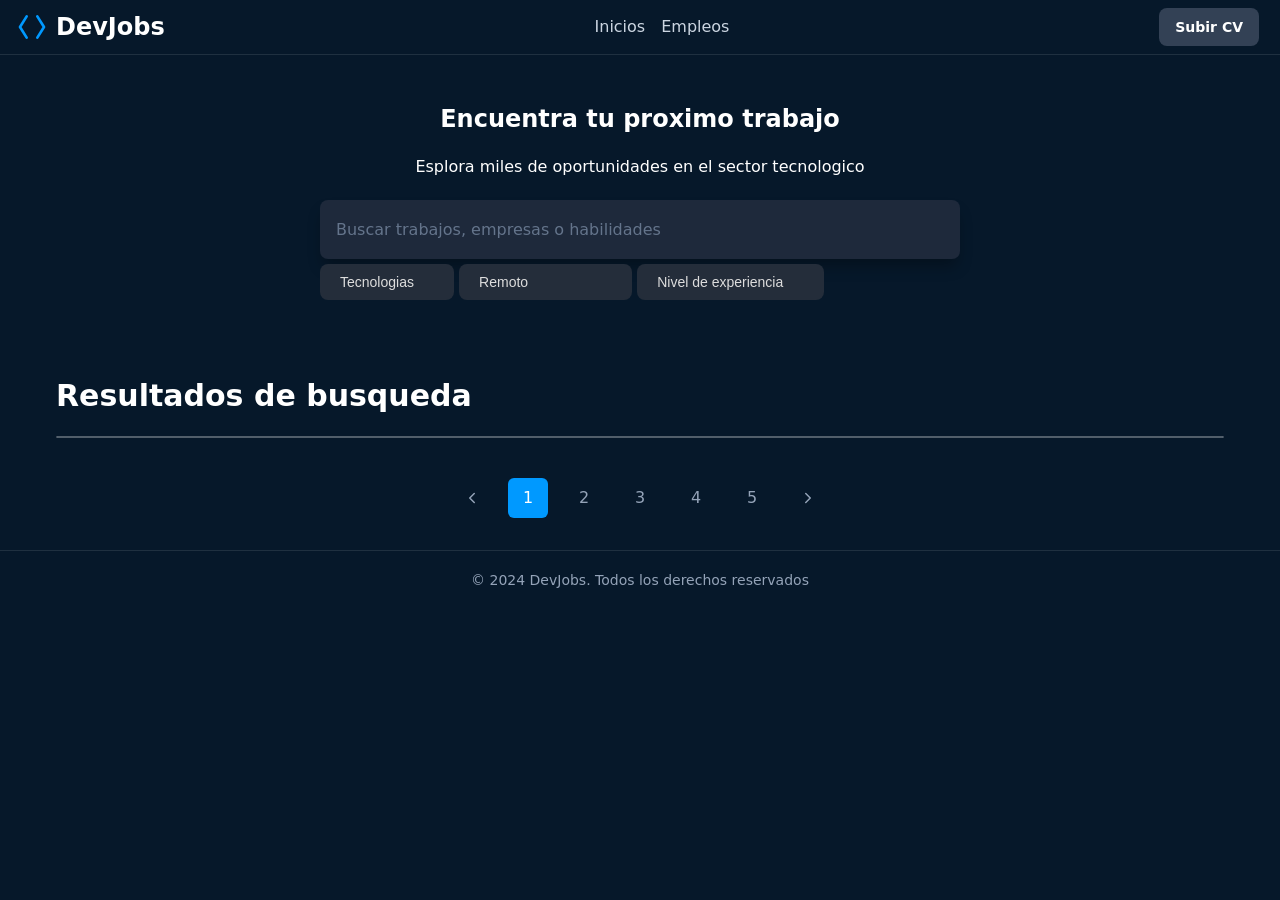
==== HTML/empleo.html @ 7ca11f96 "Add files via upload" ====
<!DOCTYPE html>
<html lang="en">
<head>
    <meta charset="UTF-8">
    <meta name="description" content="Encuentra las mejores ofertas de trabajo para desarrolladores de software">
    <title>DevsJobs - Inicio</title>
    <link rel="stylesheet" href="style.css">
    <script type="module" src="/01-JavaScript/main.js"></script>
</head>
</head>
<body>
    <header>
        <h1>
            <svg xmlns="http://www.w3.org/2000/svg" width="24" height="24" viewBox="0 0 24 24" fill="none" stroke="currentColor" stroke-width="2" stroke-linecap="round" stroke-linejoin="round" class="icon icon-tabler icons-tabler-outline icon-tabler-brackets-angle">
                <path stroke="none" d="M0 0h24v24H0z" fill="none" />
                <path d="M8 4l-5 8l5 8" />
                <path d="M16 4l5 8l-5 8" />
            </svg>DevJobs
        </h1>
        <nav>
            <a href="index.html">Inicios</a>
            <a href="empleo.html">Empleos</a>
        </nav>
        <div class="content">
            <a href="">Subir CV</a>
            <devjobs-avatar
                service="github"
                username="anabel1214"
                size="32"
            ></devjobs-avatar>
        </div>
    </header>
    <main>
        <section class="section1">
            <h1>Encuentra tu proximo trabajo</h1>
            <p>Esplora miles de oportunidades en el sector tecnologico</p>
            <form>
                <div>
                    <input id="empleos" placeholder="Buscar trabajos, empresas o habilidades" type="text">
                </div>
                <select name="Tecnologias" id="filter-tecnologias">
                    <option value="Tecnologias">Tecnologias</option>  
                    <option value="JavaScript">JavaScript</option>
                    <option value="HTML">HTML</option>
                    <option value="CSS">CSS</option>
                </select>
                <select name="Location" id="filter-location">
                    <option value="remoto">Remoto</option>
                    <option value="cdmx">Ciudad de Mexico</option>
                    <option value="guadalajara">Guadalajara</option>
                    <option value="monterrey">Monterrey</option>
                    <option value="barcelona">Barcelona</option>
                </select>
                <select name="Nivel de experiencia" id="filter-experiencia">
                    <option value="Nivel de Experiencia">Nivel de experiencia</option>
                    <option value="Junior">Junior</option>
                    <option value="Mid-level">Mid-level</option>
                    <option value="Senior">Senior</option>
                    <option value="Lead">Lead</option>
                </select>
            </form>
            <span id="filter-selected-value"></span>
        </section>
        <section class="section3">
            <h2>Resultados de busqueda</h2>
            <div class="job-listings">
                
            </div>
        </section>
        <section class="pagination">
            <nav>
                <a href="#">
                    <svg xmlns="http://www.w3.org/2000/svg" width="18" height="18" viewBox="0 0 24 24" fill="none" stroke="currentColor" stroke-width="2" stroke-linecap="round" stroke-linejoin="round" class="icon icon-tabler icons-tabler-outline icon-tabler-chevron-left">
                        <path stroke="none" d="M0 0h24v24H0z" fill="none" />
                        <path d="M15 6l-6 6l6 6" />
                    </svg>
                </a>
                <a class="is-active" href="#">1</a>
                <a href="#">2</a>
                <a href="#">3</a>
                <a href="#">4</a>
                <a href="#">5</a>
                <a href="#">
                    <svg xmlns="http://www.w3.org/2000/svg" width="18" height="18" viewBox="0 0 24 24" fill="none" stroke="currentColor" stroke-width="2" stroke-linecap="round" stroke-linejoin="round" class="icon icon-tabler icons-tabler-outline icon-tabler-chevron-right">
                        <path stroke="none" d="M0 0h24v24H0z" fill="none" />
                        <path d="M9 6l6 6l-6 6" />
                    </svg>
                </a>
            </nav>
        </section>
    </main>
</body>
<footer>
    <small>
        &copy; 2024 DevJobs. Todos los derechos reservados
    </small>
</footer>
---- HTML/style.css ----
* {
  margin: 0;
  padding: 0;
  box-sizing: border-box;
}

/*Variables*/
:root {
  --primary: #3b4550;
  --primary-dark: #0a3d66;
  --primary-hover: #0d5ba8;
  --primary-light: #09f;
  --background: #06182a;
  --text-primary: #ffffff;
  --text-secondary: #cbd5e1;
  --text-muted: #94a3b8;
  --border: rgba(255, 255, 255, 0.1);
  --card-bg: #1e293b;
  --shadow: rgba(0, 0, 0, 0.3);
  --input-bg: #1e293b;
  --hsla-example: hsla(210, 100%, 56%, 1);
}

@font-face {
  font-family: 'Inter Variable';
  font-style: normal;
  font-display: swap;
  font-weight: 100 900;
  src: url(https://cdn.jsdelivr.net/fontsource/fonts/inter:vf@latest/latin-wght-normal.woff2) format('woff2-variations');
  unicode-range: U+0000-00FF,U+0131,U+0152-0153,U+02BB-02BC,U+02C6,U+02DA,U+02DC,U+0304,U+0308,U+0329,U+2000-206F,U+20AC,U+2122,U+2191,U+2193,U+2212,U+2215,U+FEFF,U+FFFD;
}

body {
  font-family: system-ui;
  background-color: var(--background);
  color: var(--text-primary);
  min-height: 100vh;
  display: flex;
  flex-direction: column;
  line-height: 1.6;
}

/* Títulos principales */
h1 {
  font-size: 1.5rem;
  line-height: 1.2;
  text-wrap: balance;
  display: flex;
  align-items: center;
  gap: 0.5rem;

  svg {
    width: 2rem;
    height: 2rem;
    color: var(--primary-light);
  }
}

h1 + p {
  text-wrap: balance;
  margin-bottom: 2rem
}

/* Header */
header {
  border-bottom: 1px solid var(--border);
  background: var(--background);
  padding: .5rem 1rem;
  display: flex;
  align-items: center;
  justify-content: space-between;
  gap: 2rem;

  h2 {
    font-size: 1.25rem;
    font-weight: 700;
    color: var(--text-primary);
  }
}

.content{
  display: flex;
  gap: 5px;

  debjobs-avatar{
    margin-top: 2px;
  } 
}

/* Navegación del header a otras páginas */
nav {
  align-items: center;
  gap: 1rem;
  display: flex;

  a {
    text-decoration: none;
    color: var(--text-secondary);
    transition: color 0.2s;
    font-weight: 500;

    &:hover, &:focus {
      color: var(--primary);
      outline: none;
    }
  }
}

/* Botones del Header */
header div a {
  padding: 0.5rem 1rem;
  border-radius: 0.5rem;
  background-color: #334155;
  color: var(--text-primary);
  display: inline-block;
  font-size: 0.875rem;
  font-weight: 700;
  text-decoration: none;
  /* TODO */
}

/* Hero */
.hero {
  height: 500px;
  text-align: center;
  display: flex;
  flex-direction: column;
  justify-content: center;
  align-items: center;

  h1 {
    padding-top: 36px;
  }

  & > img {
    position: absolute;
    width: 100%;
    height: 100%;
    object-fit: cover;
    z-index: -1;
    left: 0;
    right: 0;
    mask-image: linear-gradient(to bottom, rgba(16, 25, 34, 1) 5%, rgba(16, 25, 34, 0) 80%);
  }
}

/* Formulario de Búsqueda */
form {
  max-width: 42rem;
  width: 100%;
  margin: 0 auto;
  padding-inline: 1rem;
}

form > div {
  display: flex;
  align-items: center;
  background-color: var(--input-bg);
  border-radius: 0.5rem;
  box-shadow: 0 10px 15px -3px var(--shadow);
  padding: 0.5rem;
  gap: 0.5rem;
}

form span {
  padding-left: 0.75rem;
  color: var(--text-muted);
  display: flex;
  align-items: center;
  flex-shrink: 0;
}

form input[type="text"] {
  flex: 1;
  background: transparent;
  border: none;
  outline: none;
  color: var(--text-primary);
  padding: 0.75rem 0.5rem;
  font-size: 1rem;
  font-family: inherit;
}

form input[type="text"]::placeholder {
  color: #64748b;
}

button {
  padding: 0.75rem 1.5rem;
  border-radius: 0.5rem;
  background-color: var(--primary);
  color: white;
  font-weight: 400;
  border: none;
  cursor: pointer;
  transition: all 0.2s;
  font-family: inherit;
  font-size: 1rem;
  white-space: nowrap;

  &:hover, /* pseudo-clase que significa que el ratón está encima */
  &:focus { /* pseudo-clase que significa que el elemento tiene el foco */
    background-color: var(--primary-hover);
    outline: 2px solid white;
    outline-offset: 2px;
  }

  &:active { 
    transform: scale(0.90)
  }

  &:disabled {
    opacity: .5;
    pointer-events: none;
  }
}

/* Features Section */
main > section:nth-child(2) {
  padding-inline: 1rem;
  background-color: var(--background);
  padding-top: 2rem;

  & > header {
    gap: 2px;
    flex-direction: column;

    h2 {
      margin-bottom: 0;
    }

    p {
      opacity: .75;
    }
  }

  & > div {
    max-width: 1280px;
    margin: 0 auto;
  }
}

main > section:nth-child(2) h2 {
  font-size: 1.875rem;
  font-weight: 700;
  color: var(--text-primary);
  margin-bottom: 1rem;
}

main > section:nth-child(2) > div > div:first-child > p {
  font-size: 1.125rem;
  color: var(--text-muted);
  max-width: 42rem;
  margin: 0 auto;
}

/* Grid de Features */
main > section:nth-child(2) footer {
  display: grid;
  grid-template-columns: 1fr;
  gap: 16px
}

/* Feature Cards */
article {
  background-color: var(--card-bg);
  padding: 2rem;
  margin-bottom: 16px;
  border-radius: 0.5rem;                   
  box-shadow: 0px 1px 3px 0 var(--shadow); 

  svg {
    color: var(--primary-light);          
    background: rgba(0, 153, 255, 0.3);  
    border-radius: 9999px;               
    width: 64px;                         
    height: 64px;                        
    padding: 16px;                       
  }

  h3 {
    font-weight: 500;
  }

  p {
    color: var(--text-muted);
  }
}

/* Footer */
footer {
  background-color: var(--background);
  border-top: 1px solid var(--border);
  text-align: center;
  padding: 16px;

  small {
    color: var(--text-muted);
    font-size: 0.875rem;
  }
}

/*Responsive*/
@media (width >= 640px) {
  main > section:nth-child(2) footer {
    grid-template-columns: 1fr 1fr 1fr;
  }
}

/*PAGINA EMPLEO*/
.section1{
  display: flex;
  flex-direction: column;
  align-items: center;
  margin-top: 50px;
}
.section3{
  margin: 40px;
  h2{
    margin-bottom: 20px;
  }
}

.job-listings{
  border: 1px solid rgba(255, 255, 255, .3);
  border-radius: 1rem; 
  margin: 0px;
  
  article{
    background: none;
    box-shadow: none;
    border-radius: 0;
    border-bottom: 1px solid rgba(255, 255, 255, .3);
    margin: 0px;
    
    display: grid;
    grid-template-columns: 10fr 1fr;
    gap: 20px;
    
    p {
      margin-top: 0.5rem;
    } 
    
    &:last-child{
      border-bottom: none;
    }
  }
}

.pagination{
  display: flex;
  justify-content: center;
  gap: 0.5rem;
  margin-block: 2rem;

  a{
    display: flex;
    align-items: center;
    justify-content: center;
    color: var(--text-muted);
    width: 2.5rem;
    height: 2.5rem;
    border-radius: 0.375rem;
    transition: all .3s;

    &:hover{
      background-color: aliceblue;
    }

    &.is-active{
      color: #ffffff;
      background-color: var(--primary-light);
    }
  }
}

.boton-apply-job{
  &.is-applied{
  background-color: #4caf50;
  pointer-events: none;
  }
}

/*DESCRIPCION*/
main{
  p{
    margin: 20px;
  }
}
.description{
  margin-inline: 100px;
  padding-bottom: 20px;
  
  section{
    display: flex;
    flex-direction: row;
    justify-content: space-between;
  }

  li{
    list-style-image: url(rosette-discount-check.svg);
  }

  article{
    padding: 40px;
  }
}

/*FILTROS*/
select {
  margin-top: 5px;
  padding: 0.625rem 1.25rem;
  background-color: #242d3a;
  border: 0;
  border-radius: 0.5rem;
  font-size: 0.875rem;
  color: #ddd;
  cursor: pointer;
  transition: all 0.2s;
  appearance: none;
  padding-right: 2.5rem;

  &:hover {
    background-color: var(--primary-hover);
    color: white;
  }

  &:focus {
    outline: 2px solid #1173d4;
    outline-offset: 2px;
  }
}
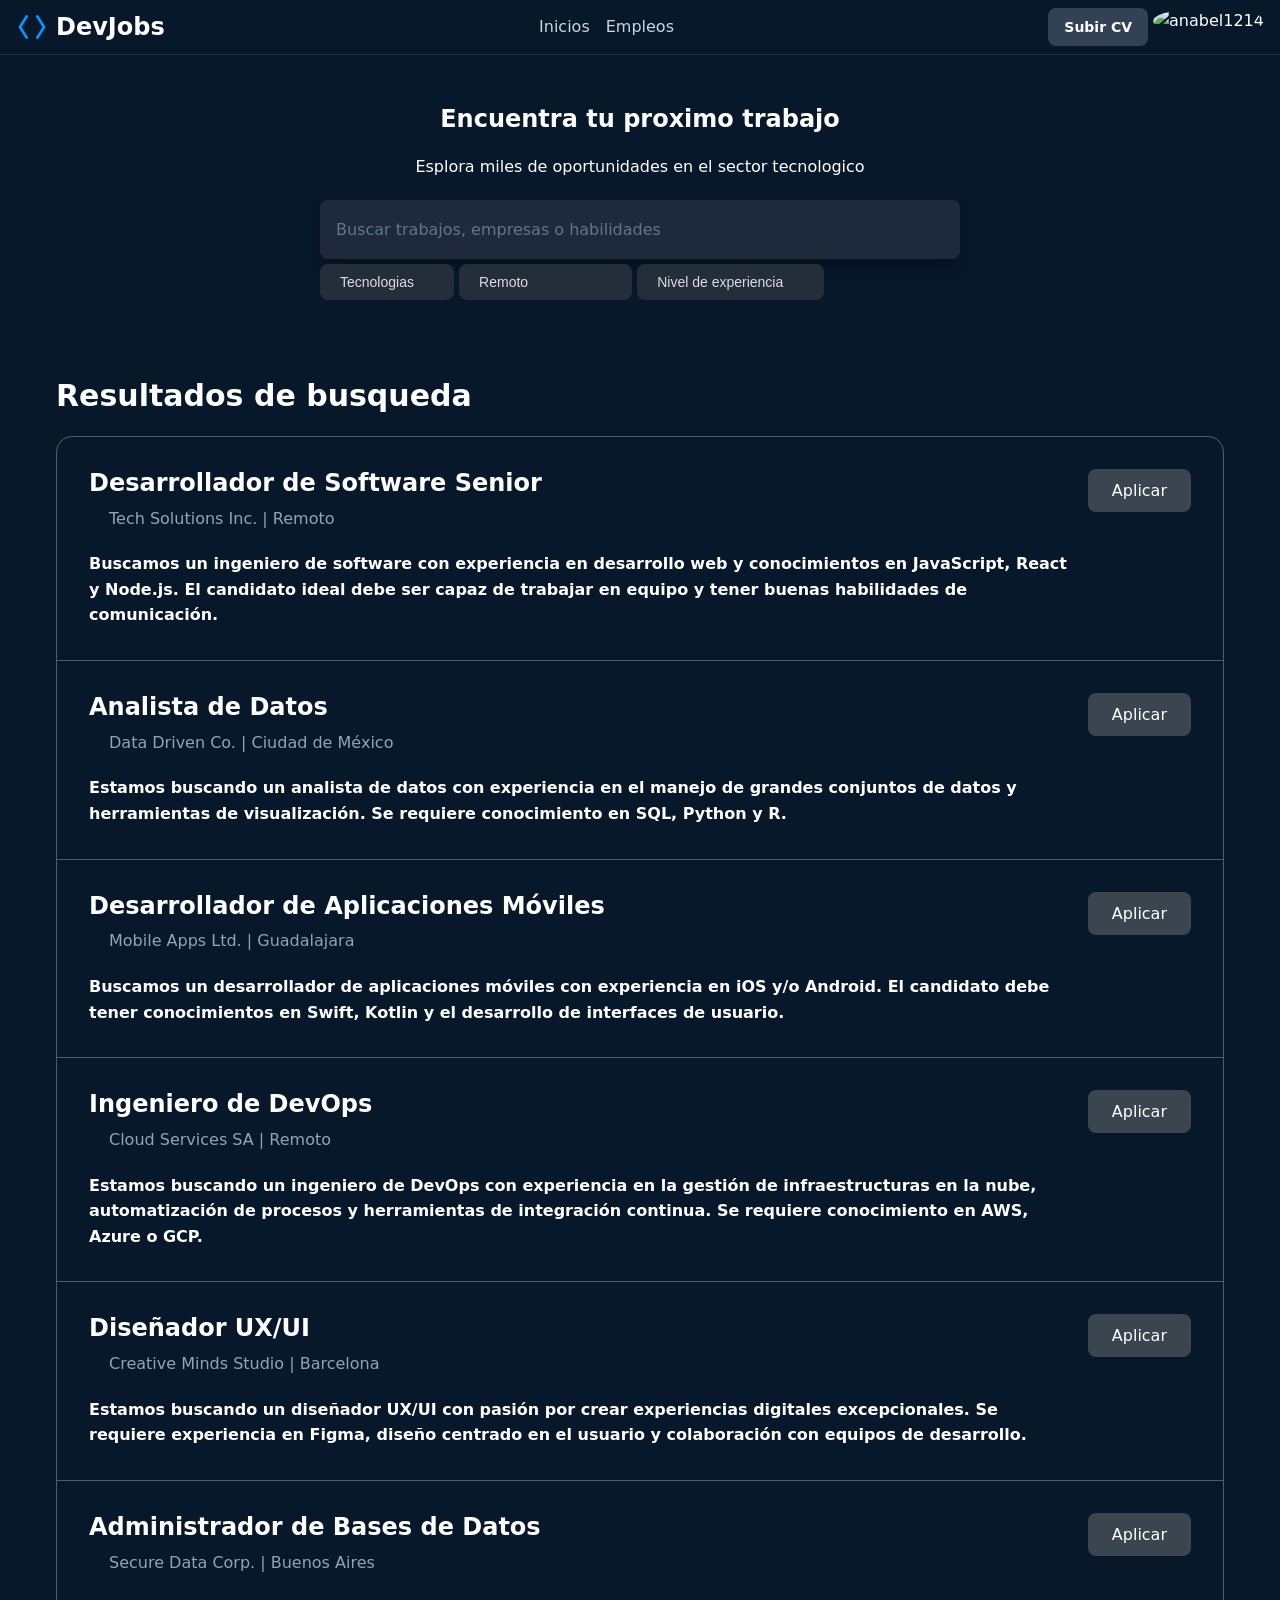
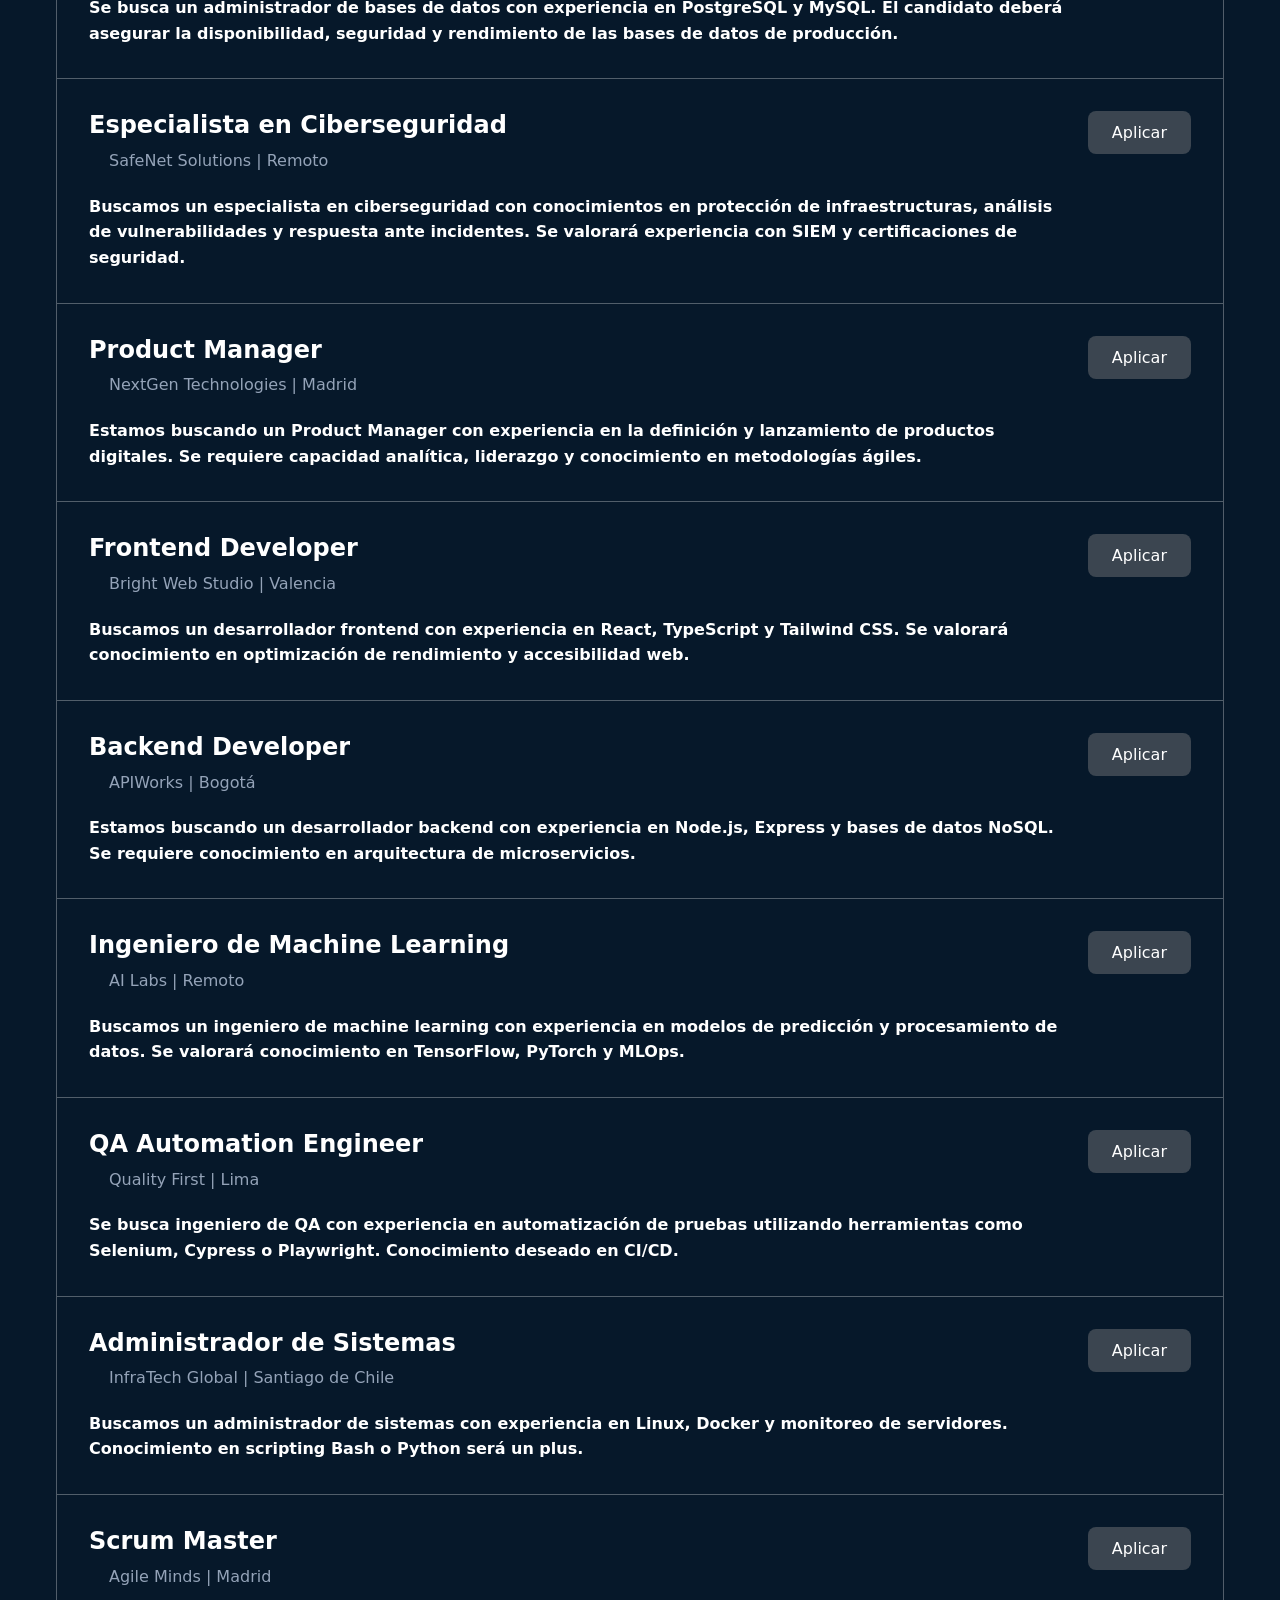
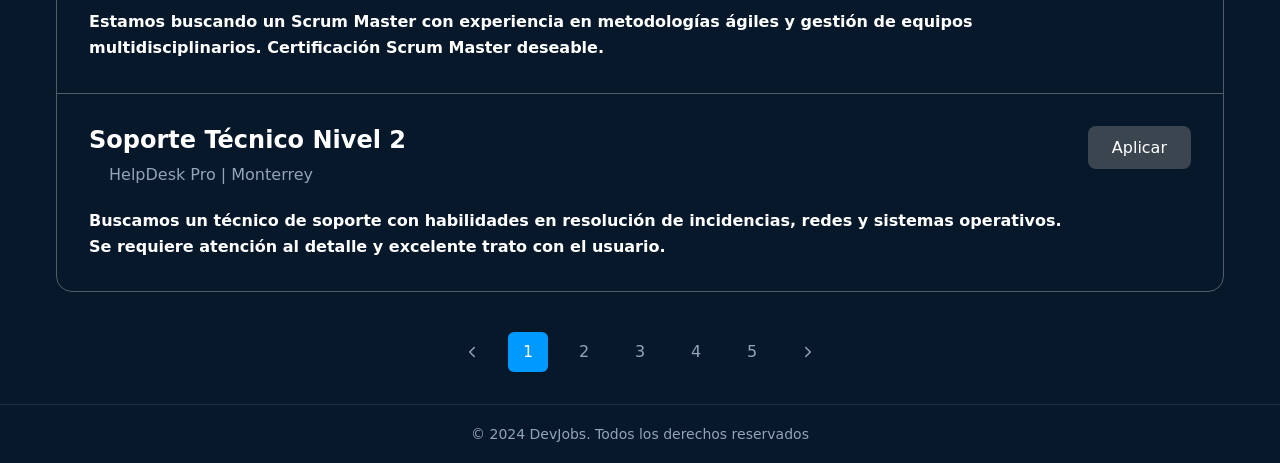
==== commit 02c74d0e: "Fix HTML structure and update script source path" ====
--- a/HTML/empleo.html
+++ b/HTML/empleo.html
@@ -5,7 +5,7 @@
     <meta name="description" content="Encuentra las mejores ofertas de trabajo para desarrolladores de software">
     <title>DevsJobs - Inicio</title>
     <link rel="stylesheet" href="style.css">
-    <script type="module" src="/01-JavaScript/main.js"></script>
+    <script type="module" src="/JavaScript/main.js"></script>
 </head>
 </head>
 <body>
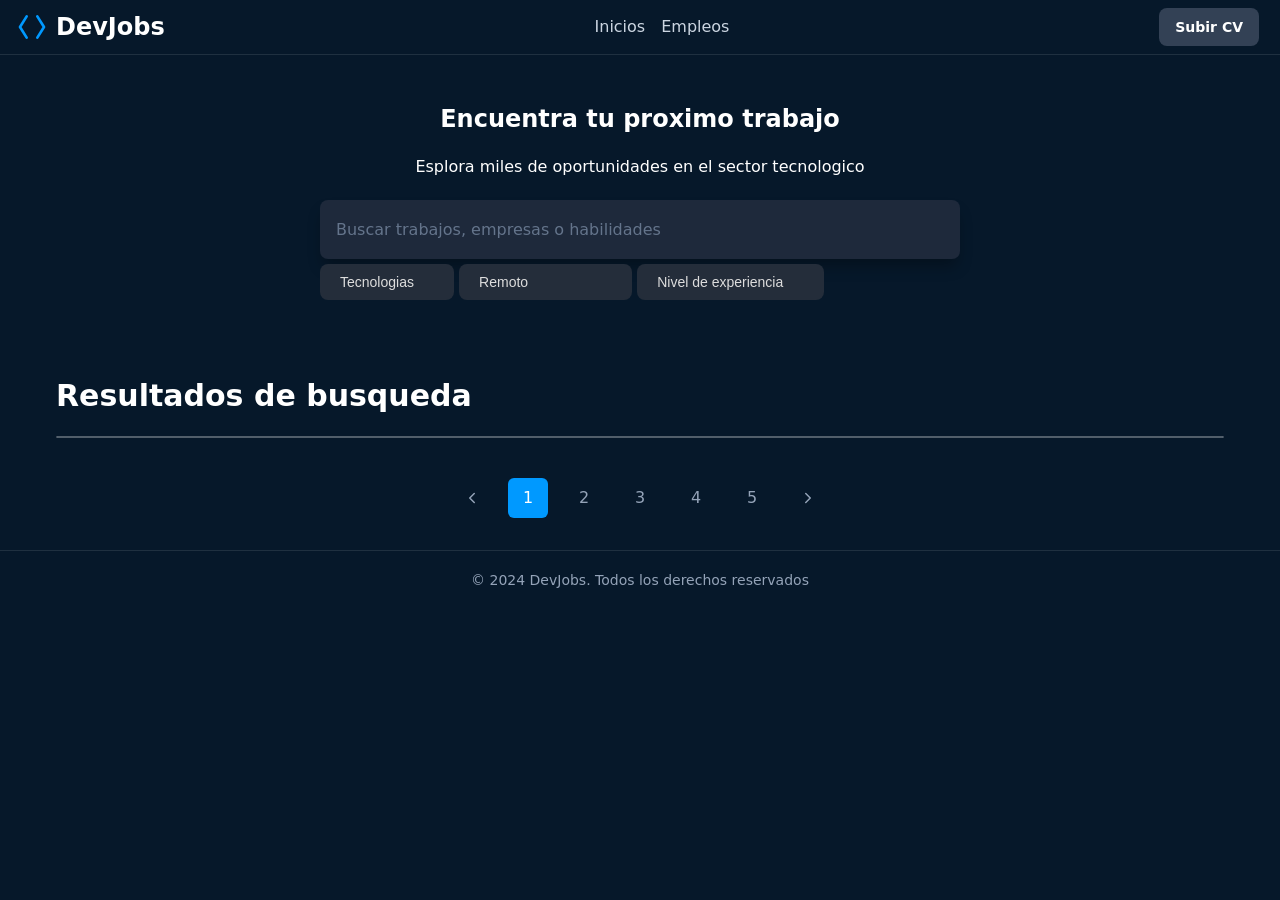
==== commit b16d741a: "Fix HTML structure and update script path" ====
--- a/HTML/empleo.html
+++ b/HTML/empleo.html
@@ -5,7 +5,7 @@
     <meta name="description" content="Encuentra las mejores ofertas de trabajo para desarrolladores de software">
     <title>DevsJobs - Inicio</title>
     <link rel="stylesheet" href="style.css">
-    <script type="module" src="/JavaScript/main.js"></script>
+    <script type="module" src="/01-JavaScript/main.js"></script>
 </head>
 </head>
 <body>
